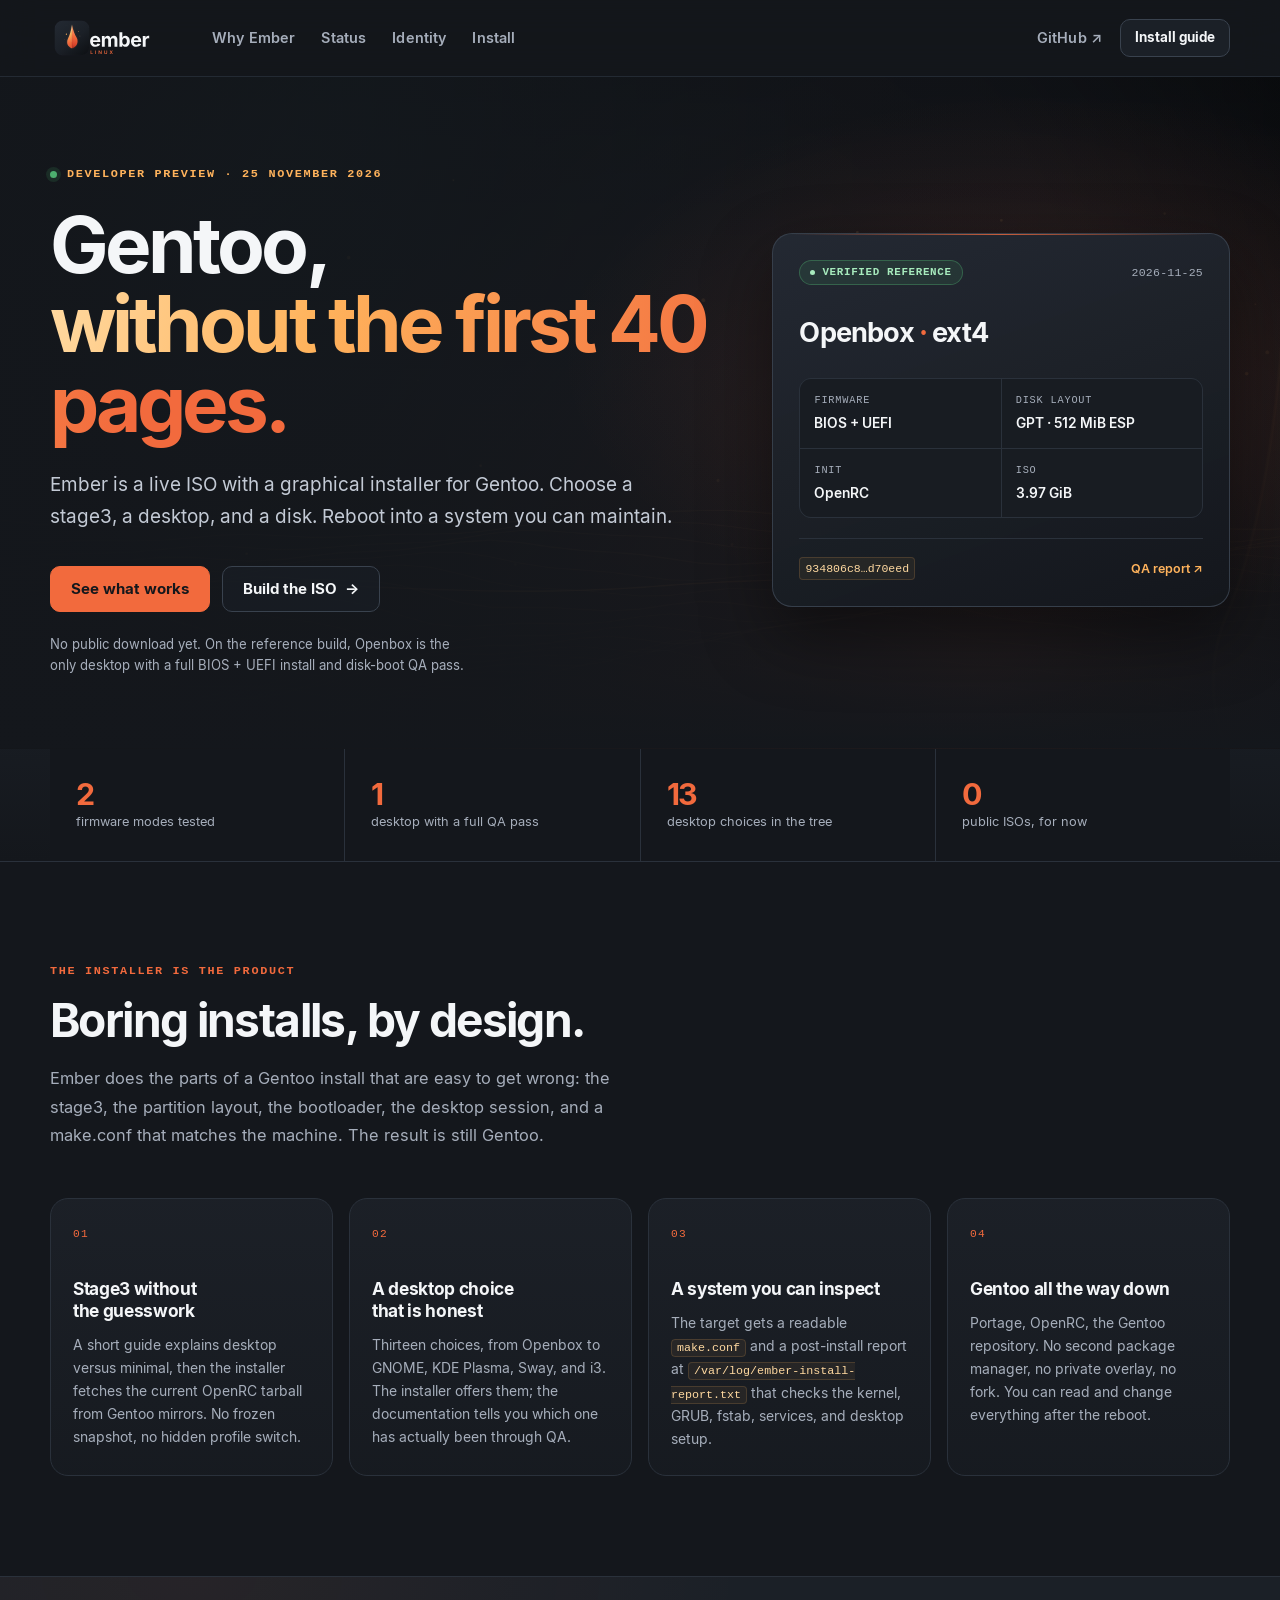
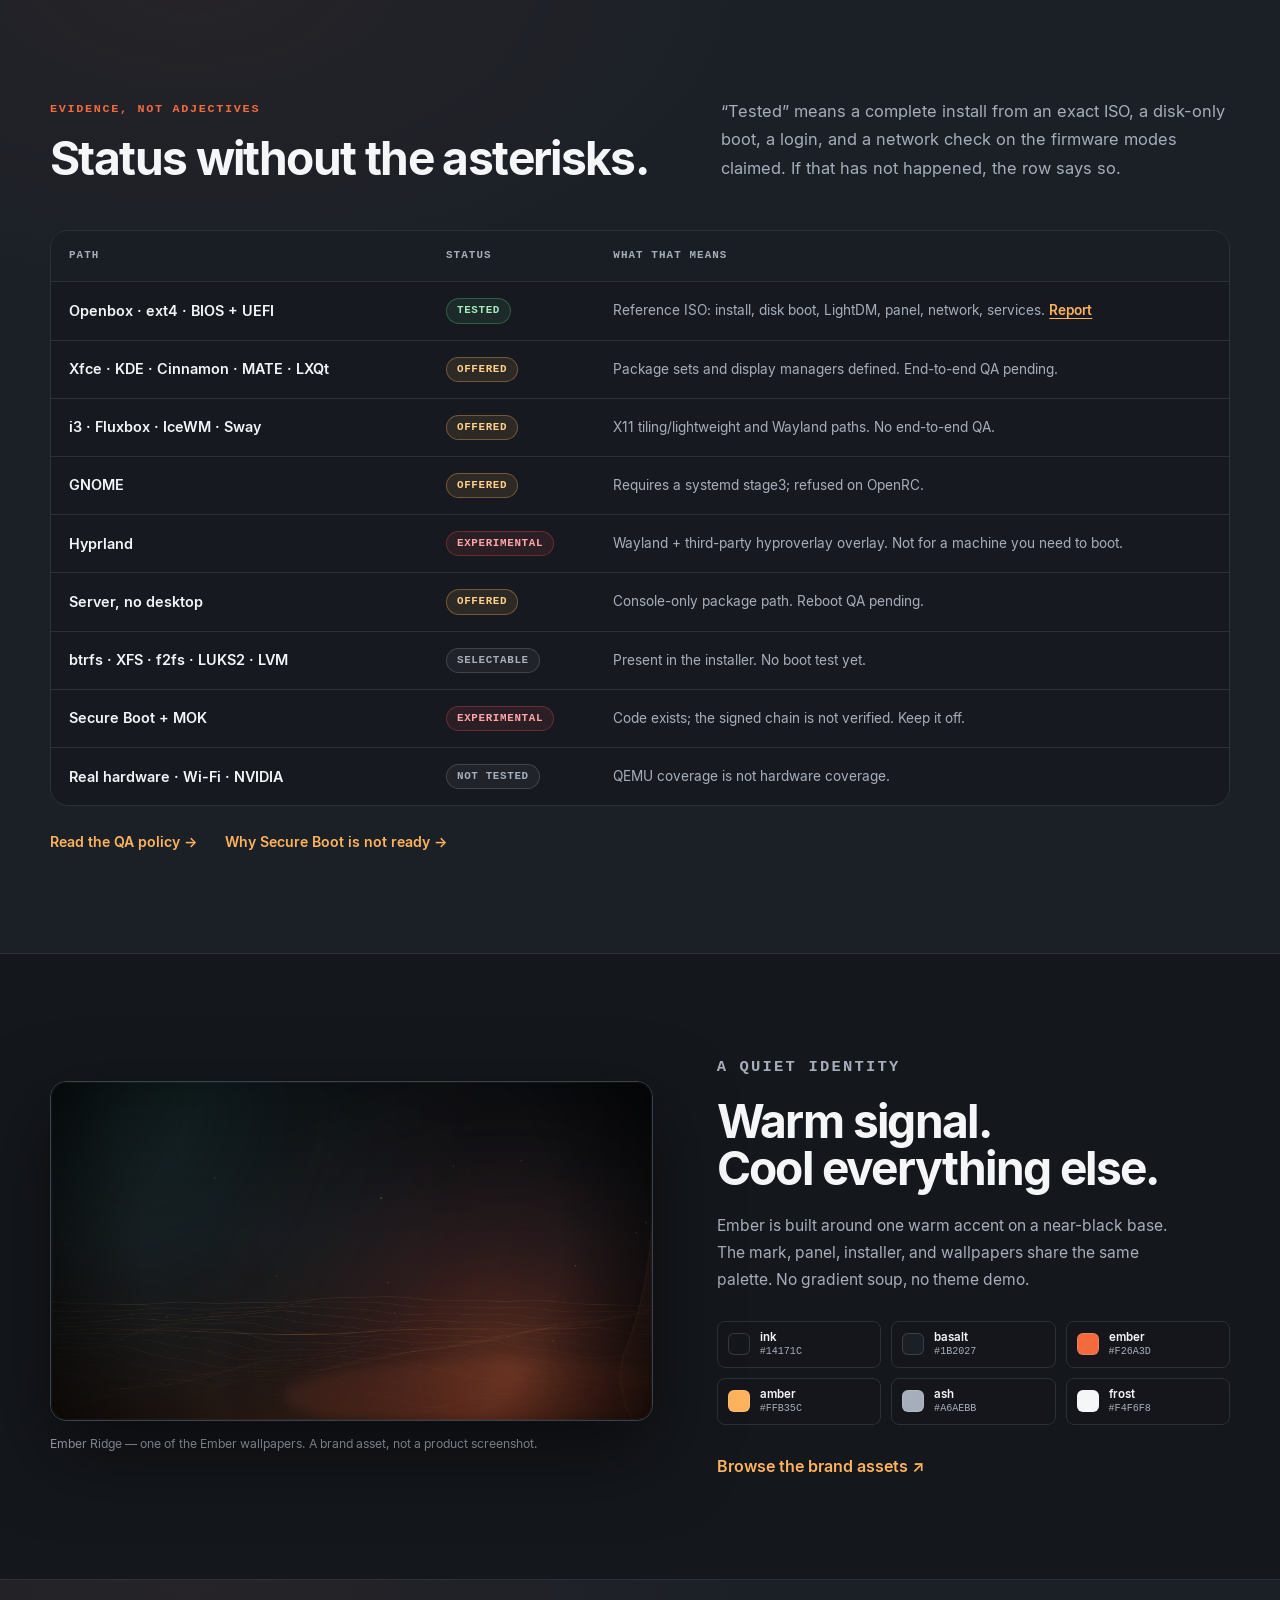
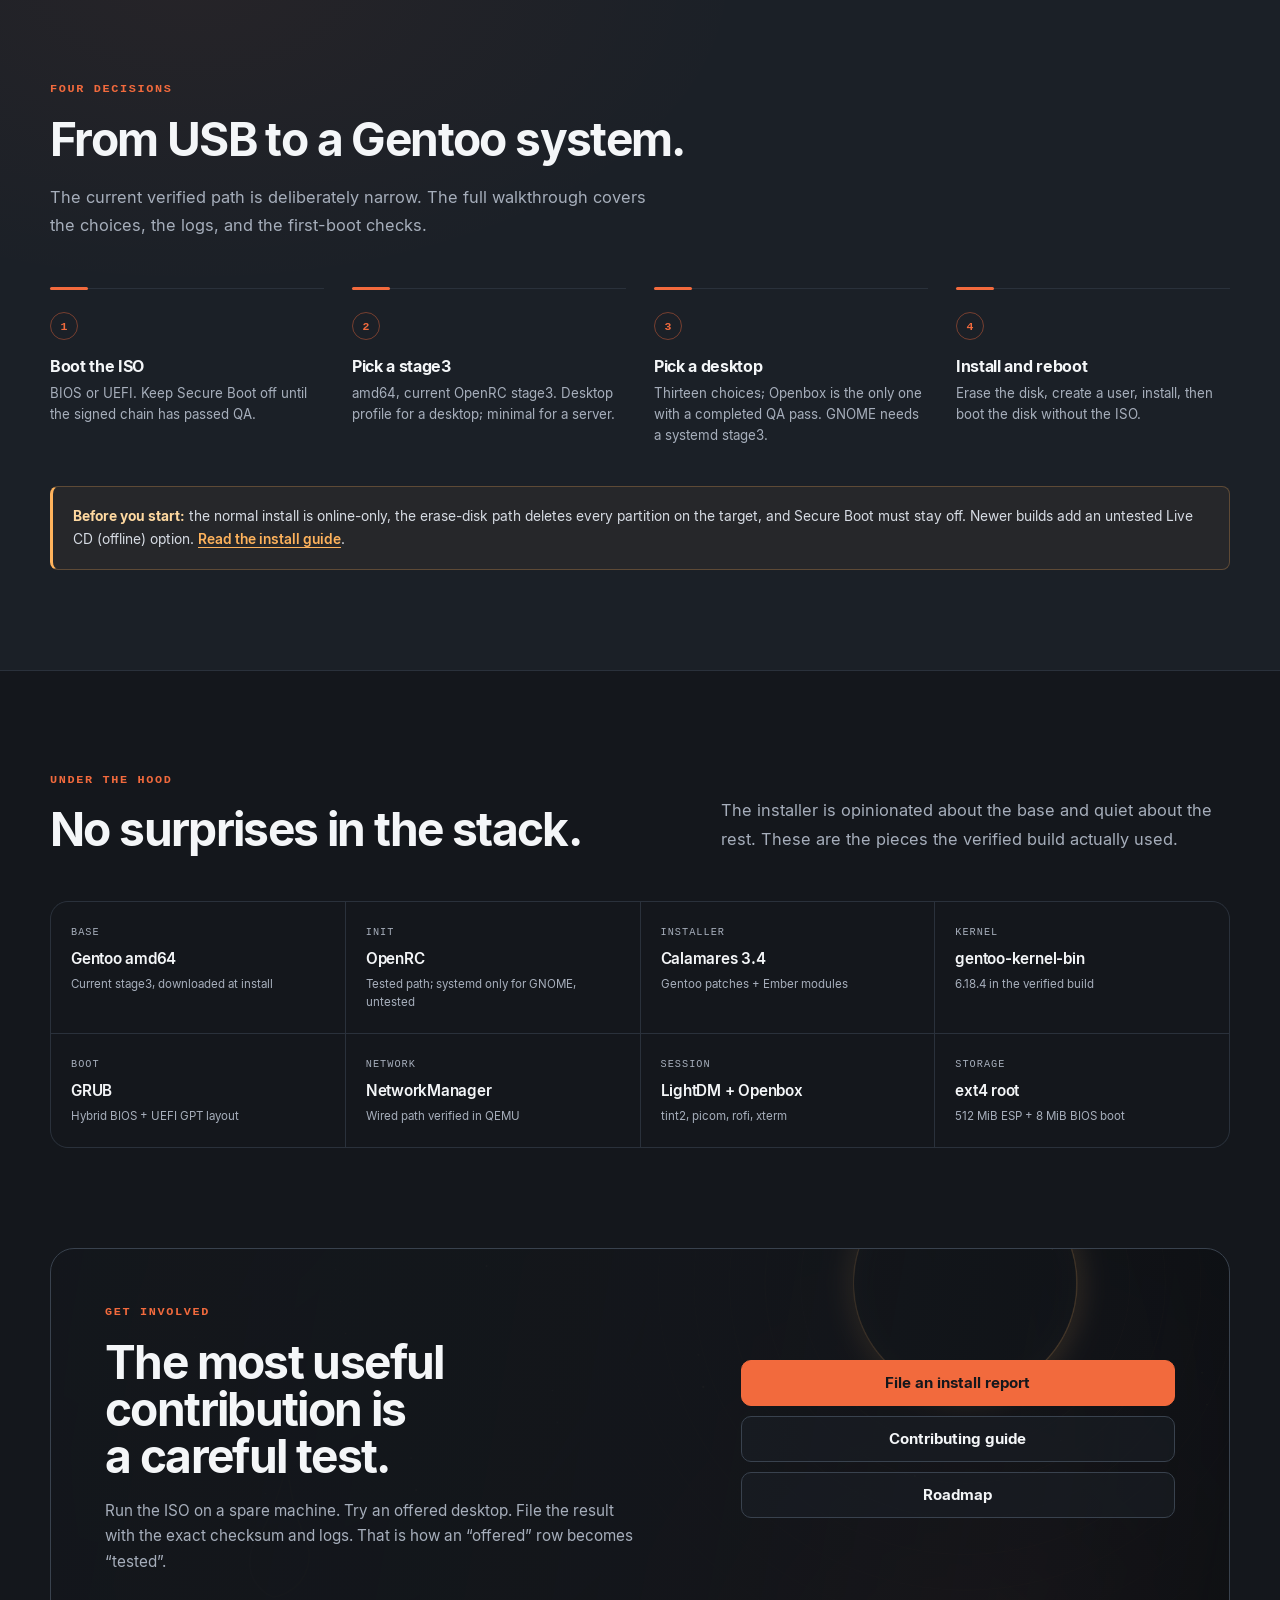
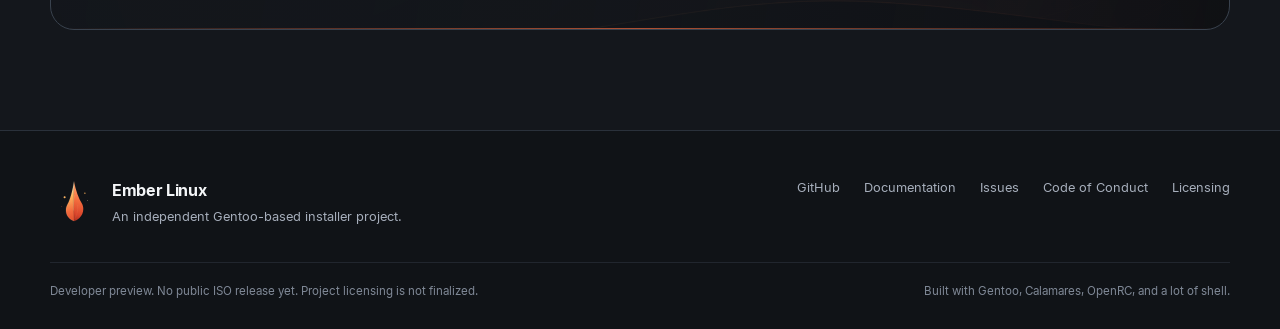
==== docs/index.html @ e022ff52 "docs: add project documentation, landing page, and community templates" ====
<!doctype html>
<html lang="en">
<head>
  <meta charset="utf-8">
  <meta name="viewport" content="width=device-width, initial-scale=1">
  <title>Ember Linux — a Gentoo installer that feels like an installer</title>
  <meta name="description" content="Ember Linux is a Gentoo-based live ISO with a graphical installer. Pick a stage3, a desktop, and a disk. Developer preview: Openbox is the only desktop with a full BIOS and UEFI QA pass, on the reference build.">
  <meta name="theme-color" content="#14171C">
  <meta name="color-scheme" content="dark">
  <link rel="icon" href="assets/branding/ember-mark.svg" type="image/svg+xml">
  <link rel="preload" href="assets/fonts/Inter-Regular.ttf" as="font" type="font/ttf" crossorigin>
  <link rel="preload" href="assets/fonts/Inter-SemiBold.ttf" as="font" type="font/ttf" crossorigin>
  <link rel="stylesheet" href="assets/site.css">
  <meta property="og:type" content="website">
  <meta property="og:title" content="Ember Linux — a Gentoo installer that feels like an installer">
  <meta property="og:description" content="A Gentoo-based live ISO with a graphical installer. Honest status: Openbox is tested on BIOS and UEFI; everything else is labeled.">
  <meta property="og:image" content="https://speaker300.github.io/ember-linux/assets/branding/ember-ridge-1920x1080.png">
  <meta property="og:url" content="https://speaker300.github.io/ember-linux/">
  <meta name="twitter:card" content="summary_large_image">
</head>
<body>
  <a class="skip-link" href="#main">Skip to content</a>

  <header class="site-header">
    <div class="wrap header-inner">
      <a class="brand" href="index.html" aria-label="Ember Linux home">
        <img class="brand-lockup" src="assets/branding/ember-lockup.svg" alt="Ember Linux" width="900" height="320">
      </a>
      <nav class="site-nav" aria-label="Primary">
        <a href="#why">Why Ember</a>
        <a href="#status">Status</a>
        <a href="#identity">Identity</a>
        <a href="#install">Install</a>
      </nav>

      <div class="header-actions">
        <a class="quiet-link" href="https://github.com/Speaker300/ember-linux">GitHub <span aria-hidden="true">↗</span></a>
        <a class="btn btn-small" href="https://github.com/Speaker300/ember-linux/blob/main/docs/install.md">Install guide</a>
      </div>
    </div>
  </header>

  <main id="main">
    <section class="hero">
      <div class="hero-bg" aria-hidden="true"></div>
      <div class="wrap hero-inner">
        <div class="hero-copy">
          <p class="eyebrow"><span class="status-dot" aria-hidden="true"></span> Developer preview · 25 November 2026</p>
          <h1>Gentoo,<br><span class="accent-text">without the first 40 pages.</span></h1>
          <p class="lede">
            Ember is a live ISO with a graphical installer for Gentoo. Choose a
            stage3, a desktop, and a disk. Reboot into a system you can maintain.
          </p>
          <div class="cta-row">
            <a class="btn btn-primary" href="#status">See what works</a>
            <a class="btn btn-ghost" href="https://github.com/Speaker300/ember-linux/blob/main/docs/building.md">Build the ISO <span aria-hidden="true">→</span></a>
          </div>
          <p class="fineprint">
            No public download yet. On the reference build, Openbox is the only
            desktop with a full BIOS + UEFI install and disk-boot QA pass.
          </p>
        </div>

        <aside class="build-card" aria-label="Verified build summary">
          <div class="build-card-top">
            <span class="pill pill-green"><span class="pill-dot" aria-hidden="true"></span> Verified reference</span>
            <span class="mono muted">2026-11-25</span>
          </div>
          <p class="build-title">Openbox <span aria-hidden="true">·</span> ext4</p>
          <dl class="build-facts">
            <div>
              <dt>Firmware</dt>
              <dd>BIOS + UEFI</dd>
            </div>
            <div>
              <dt>Disk layout</dt>
              <dd>GPT · 512 MiB ESP</dd>
            </div>
            <div>
              <dt>Init</dt>
              <dd>OpenRC</dd>
            </div>
            <div>
              <dt>ISO</dt>
              <dd>3.97 GiB</dd>
            </div>
          </dl>
          <div class="build-foot">
            <code title="SHA-256 of the verified ISO">934806c8…d70eed</code>
            <a href="https://github.com/Speaker300/ember-linux/blob/main/vm/TEST-REPORT-final.md">QA report <span aria-hidden="true">↗</span></a>
          </div>
        </aside>
      </div>
      <div class="wrap"><div class="hero-rule" aria-hidden="true"></div></div>
    </section>

    <section class="stats" aria-label="Project facts">
      <div class="wrap stats-grid">
        <div class="stat">
          <span class="stat-num">2</span>
          <span class="stat-label">firmware modes tested</span>
        </div>
        <div class="stat">
          <span class="stat-num">1</span>
          <span class="stat-label">desktop with a full QA pass</span>
        </div>
        <div class="stat">
          <span class="stat-num">13</span>
          <span class="stat-label">desktop choices in the tree</span>
        </div>
        <div class="stat">
          <span class="stat-num">0</span>
          <span class="stat-label">public ISOs, for now</span>
        </div>
      </div>
    </section>

    <section class="section" id="why">
      <div class="wrap">
        <div class="section-head">
          <p class="section-kicker">The installer is the product</p>
          <h2>Boring installs, by design.</h2>
          <p>
            Ember does the parts of a Gentoo install that are easy to get wrong:
            the stage3, the partition layout, the bootloader, the desktop session,
            and a make.conf that matches the machine. The result is still Gentoo.
          </p>
        </div>

        <div class="card-grid">
          <article class="card">
            <span class="card-num" aria-hidden="true">01</span>
            <h3>Stage3 without the guesswork</h3>
            <p>
              A short guide explains desktop versus minimal, then the installer
              fetches the current OpenRC tarball from Gentoo mirrors. No frozen
              snapshot, no hidden profile switch.
            </p>
          </article>
          <article class="card">
            <span class="card-num" aria-hidden="true">02</span>
            <h3>A desktop choice that is honest</h3>
            <p>
              Thirteen choices, from Openbox to GNOME, KDE Plasma, Sway, and i3.
              The installer offers them; the documentation tells you which one
              has actually been through QA.
            </p>
          </article>
          <article class="card">
            <span class="card-num" aria-hidden="true">03</span>
            <h3>A system you can inspect</h3>
            <p>
              The target gets a readable <code>make.conf</code> and a post-install
              report at <code>/var/log/ember-install-report.txt</code> that checks
              the kernel, GRUB, fstab, services, and desktop setup.
            </p>
          </article>
          <article class="card">
            <span class="card-num" aria-hidden="true">04</span>
            <h3>Gentoo all the way down</h3>
            <p>
              Portage, OpenRC, the Gentoo repository. No second package manager,
              no private overlay, no fork. You can read and change everything
              after the reboot.
            </p>
          </article>
        </div>
      </div>
    </section>

    <section class="section section-alt" id="status">
      <div class="wrap">
        <div class="section-head split">
          <div>
            <p class="section-kicker">Evidence, not adjectives</p>
            <h2>Status without the asterisks.</h2>
          </div>
          <p class="section-intro">
            “Tested” means a complete install from an exact ISO, a disk-only boot,
            a login, and a network check on the firmware modes claimed. If that
            has not happened, the row says so.
          </p>
        </div>

        <div class="table-wrap">
          <table class="status-table">
            <caption class="visually-hidden">Tested, offered, and experimental components</caption>
            <thead>
              <tr>
                <th scope="col">Path</th>
                <th scope="col">Status</th>
                <th scope="col">What that means</th>
              </tr>
            </thead>
            <tbody>
              <tr>
                <th scope="row">Openbox · ext4 · BIOS + UEFI</th>
                <td><span class="pill pill-green">Tested</span></td>
                <td>Reference ISO: install, disk boot, LightDM, panel, network, services. <a href="https://github.com/Speaker300/ember-linux/blob/main/vm/TEST-REPORT-final.md">Report</a></td>
              </tr>
              <tr>
                <th scope="row">Xfce · KDE · Cinnamon · MATE · LXQt</th>
                <td><span class="pill pill-amber">Offered</span></td>
                <td>Package sets and display managers defined. End-to-end QA pending.</td>
              </tr>
              <tr>
                <th scope="row">i3 · Fluxbox · IceWM · Sway</th>
                <td><span class="pill pill-amber">Offered</span></td>
                <td>X11 tiling/lightweight and Wayland paths. No end-to-end QA.</td>
              </tr>
              <tr>
                <th scope="row">GNOME</th>
                <td><span class="pill pill-amber">Offered</span></td>
                <td>Requires a systemd stage3; refused on OpenRC.</td>
              </tr>
              <tr>
                <th scope="row">Hyprland</th>
                <td><span class="pill pill-red">Experimental</span></td>
                <td>Wayland + third-party hyproverlay overlay. Not for a machine you need to boot.</td>
              </tr>
              <tr>
                <th scope="row">Server, no desktop</th>
                <td><span class="pill pill-amber">Offered</span></td>
                <td>Console-only package path. Reboot QA pending.</td>
              </tr>
              <tr>
                <th scope="row">btrfs · XFS · f2fs · LUKS2 · LVM</th>
                <td><span class="pill pill-muted">Selectable</span></td>
                <td>Present in the installer. No boot test yet.</td>
              </tr>
              <tr>
                <th scope="row">Secure Boot + MOK</th>
                <td><span class="pill pill-red">Experimental</span></td>
                <td>Code exists; the signed chain is not verified. Keep it off.</td>
              </tr>
              <tr>
                <th scope="row">Real hardware · Wi-Fi · NVIDIA</th>
                <td><span class="pill pill-muted">Not tested</span></td>
                <td>QEMU coverage is not hardware coverage.</td>
              </tr>
            </tbody>
          </table>
        </div>

        <div class="status-actions">
          <a class="text-link" href="https://github.com/Speaker300/ember-linux/blob/main/docs/testing.md">Read the QA policy <span aria-hidden="true">→</span></a>
          <a class="text-link" href="https://github.com/Speaker300/ember-linux/blob/main/docs/secure-boot.md">Why Secure Boot is not ready <span aria-hidden="true">→</span></a>
        </div>
      </div>
    </section>

    <section class="section" id="identity">
      <div class="wrap identity-grid">
        <figure class="wallpaper-figure">
          <div class="wallpaper-frame">
            <img src="assets/branding/ember-ridge-1920x1080.png" alt="Ember Ridge wallpaper: dark slate landscape with warm ember lines along the horizon" width="1920" height="1080" loading="lazy">
          </div>
          <figcaption>Ember Ridge — one of the Ember wallpapers. A brand asset, not a product screenshot.</figcaption>
        </figure>

        <div class="identity-copy">
          <p class="section-kicker">A quiet identity</p>
          <h2>Warm signal.<br>Cool everything else.</h2>
          <p>
            Ember is built around one warm accent on a near-black base. The mark,
            panel, installer, and wallpapers share the same palette. No gradient
            soup, no theme demo.
          </p>
          <ul class="swatches" aria-label="Ember palette">
            <li><span class="swatch" style="--swatch: #14171C"></span><span class="swatch-name">ink</span><code>#14171C</code></li>
            <li><span class="swatch" style="--swatch: #1B2027"></span><span class="swatch-name">basalt</span><code>#1B2027</code></li>
            <li><span class="swatch" style="--swatch: #F26A3D"></span><span class="swatch-name">ember</span><code>#F26A3D</code></li>
            <li><span class="swatch" style="--swatch: #FFB35C"></span><span class="swatch-name">amber</span><code>#FFB35C</code></li>
            <li><span class="swatch" style="--swatch: #A6AEBB"></span><span class="swatch-name">ash</span><code>#A6AEBB</code></li>
            <li><span class="swatch" style="--swatch: #F4F6F8"></span><span class="swatch-name">frost</span><code>#F4F6F8</code></li>
          </ul>
          <a class="text-link" href="https://github.com/Speaker300/ember-linux/tree/main/branding/identity">Browse the brand assets <span aria-hidden="true">↗</span></a>
        </div>
      </div>
    </section>

    <section class="section section-alt" id="install">
      <div class="wrap">
        <div class="section-head">
          <p class="section-kicker">Four decisions</p>
          <h2>From USB to a Gentoo system.</h2>
          <p>
            The current verified path is deliberately narrow. The full walkthrough
            covers the choices, the logs, and the first-boot checks.
          </p>
        </div>

        <ol class="steps">
          <li class="step">
            <span class="step-num">1</span>
            <h3>Boot the ISO</h3>
            <p>BIOS or UEFI. Keep Secure Boot off until the signed chain has passed QA.</p>
          </li>
          <li class="step">
            <span class="step-num">2</span>
            <h3>Pick a stage3</h3>
            <p>amd64, current OpenRC stage3. Desktop profile for a desktop; minimal for a server.</p>
          </li>
          <li class="step">
            <span class="step-num">3</span>
            <h3>Pick a desktop</h3>
            <p>Thirteen choices; Openbox is the only one with a completed QA pass. GNOME needs a systemd stage3.</p>
          </li>
          <li class="step">
            <span class="step-num">4</span>
            <h3>Install and reboot</h3>
            <p>Erase the disk, create a user, install, then boot the disk without the ISO.</p>
          </li>
        </ol>

        <div class="notice">
          <strong>Before you start:</strong> the normal install is online-only,
          the erase-disk path deletes every partition on the target, and Secure
          Boot must stay off. Newer builds add an untested Live CD (offline)
          option. <a href="https://github.com/Speaker300/ember-linux/blob/main/docs/install.md">Read the install guide</a>.
        </div>
      </div>
    </section>

    <section class="section" id="inside">
      <div class="wrap">
        <div class="section-head split">
          <div>
            <p class="section-kicker">Under the hood</p>
            <h2>No surprises in the stack.</h2>
          </div>
          <p class="section-intro">
            The installer is opinionated about the base and quiet about the rest.
            These are the pieces the verified build actually used.
          </p>
        </div>

        <ul class="spec-grid">
          <li><span class="spec-label">Base</span><strong>Gentoo amd64</strong><small>Current stage3, downloaded at install</small></li>
          <li><span class="spec-label">Init</span><strong>OpenRC</strong><small>Tested path; systemd only for GNOME, untested</small></li>
          <li><span class="spec-label">Installer</span><strong>Calamares 3.4</strong><small>Gentoo patches + Ember modules</small></li>
          <li><span class="spec-label">Kernel</span><strong>gentoo-kernel-bin</strong><small>6.18.4 in the verified build</small></li>
          <li><span class="spec-label">Boot</span><strong>GRUB</strong><small>Hybrid BIOS + UEFI GPT layout</small></li>
          <li><span class="spec-label">Network</span><strong>NetworkManager</strong><small>Wired path verified in QEMU</small></li>
          <li><span class="spec-label">Session</span><strong>LightDM + Openbox</strong><small>tint2, picom, rofi, xterm</small></li>
          <li><span class="spec-label">Storage</span><strong>ext4 root</strong><small>512 MiB ESP + 8 MiB BIOS boot</small></li>
        </ul>
      </div>
    </section>

    <section class="section cta-section">
      <div class="wrap">
        <div class="cta-panel">
          <div class="cta-copy">
            <p class="section-kicker">Get involved</p>
            <h2>The most useful contribution is a careful test.</h2>
            <p>
              Run the ISO on a spare machine. Try an offered desktop. File the
              result with the exact checksum and logs. That is how an “offered”
              row becomes “tested”.
            </p>
          </div>
          <div class="cta-actions">
            <a class="btn btn-primary" href="https://github.com/Speaker300/ember-linux/issues/new?template=install_report.yml">File an install report</a>
            <a class="btn btn-ghost" href="https://github.com/Speaker300/ember-linux/blob/main/.github/CONTRIBUTING.md">Contributing guide</a>
            <a class="btn btn-ghost" href="https://github.com/Speaker300/ember-linux/blob/main/docs/roadmap.md">Roadmap</a>
          </div>
        </div>
      </div>
    </section>
  </main>

  <footer class="site-footer">
    <div class="wrap footer-grid">
      <div class="footer-brand">
        <img src="assets/branding/ember-mark.svg" alt="" width="48" height="48">
        <div>
          <p class="footer-name">Ember Linux</p>
          <p class="footer-note">An independent Gentoo-based installer project.</p>
        </div>
      </div>
      <nav class="footer-nav" aria-label="Footer">
        <a href="https://github.com/Speaker300/ember-linux">GitHub</a>
        <a href="https://github.com/Speaker300/ember-linux/blob/main/docs/README.md">Documentation</a>
        <a href="https://github.com/Speaker300/ember-linux/issues">Issues</a>
        <a href="https://github.com/Speaker300/ember-linux/blob/main/.github/CODE_OF_CONDUCT.md">Code of Conduct</a>
        <a href="https://github.com/Speaker300/ember-linux/blob/main/docs/licensing.md">Licensing</a>
      </nav>
    </div>
    <div class="wrap footer-bottom">
      <p>Developer preview. No public ISO release yet. Project licensing is not finalized.</p>
      <p>Built with Gentoo, Calamares, OpenRC, and a lot of shell.</p>
    </div>
  </footer>
</body>
</html>
---- docs/assets/site.css ----
/* Ember Linux — GitHub Pages landing page
   Brand palette: branding/identity/palette.md
   No frameworks, no external requests. */

@font-face {
  font-family: "Inter";
  src: url("fonts/Inter-Regular.ttf") format("truetype");
  font-weight: 400;
  font-style: normal;
  font-display: swap;
}

@font-face {
  font-family: "Inter";
  src: url("fonts/Inter-SemiBold.ttf") format("truetype");
  font-weight: 600;
  font-style: normal;
  font-display: swap;
}

@font-face {
  font-family: "Inter";
  src: url("fonts/Inter-Bold.ttf") format("truetype");
  font-weight: 700;
  font-style: normal;
  font-display: swap;
}

:root {
  --ink: #14171c;
  --basalt: #1b2027;
  --graphite: #262c36;
  --line: #2a313b;
  --ash: #a6aebb;
  --frost: #f4f6f8;
  --ember: #f26a3d;
  --ember-deep: #d8432a;
  --amber: #ffb35c;
  --sand: #ffd9a0;
  --teal: #3fa796;
  --success: #4caf6e;
  --danger: #e5484d;
  --radius: 18px;
  --wrap: 1180px;
  --font: "Inter", ui-sans-serif, system-ui, -apple-system, "Segoe UI", sans-serif;
  --mono: ui-monospace, SFMono-Regular, "SF Mono", Menlo, Consolas, monospace;
}

*,
*::before,
*::after {
  box-sizing: border-box;
}

html {
  scroll-behavior: smooth;
  scroll-padding-top: 96px;
}

body {
  margin: 0;
  background: var(--ink);
  color: var(--frost);
  font-family: var(--font);
  font-size: 16px;
  line-height: 1.65;
  -webkit-font-smoothing: antialiased;
  text-rendering: optimizeLegibility;
}

img {
  max-width: 100%;
  display: block;
}

a {
  color: var(--amber);
  text-decoration-thickness: 1px;
  text-underline-offset: 3px;
}

a:hover {
  color: var(--sand);
}

:focus-visible {
  outline: 2px solid var(--amber);
  outline-offset: 3px;
  border-radius: 4px;
}

::selection {
  background: var(--ember);
  color: var(--ink);
}

.wrap {
  width: min(var(--wrap), calc(100% - 48px));
  margin-inline: auto;
}

.visually-hidden {
  position: absolute;
  width: 1px;
  height: 1px;
  padding: 0;
  margin: -1px;
  overflow: hidden;
  clip: rect(0 0 0 0);
  white-space: nowrap;
  border: 0;
}

.skip-link {
  position: absolute;
  left: 16px;
  top: -60px;
  z-index: 100;
  padding: 10px 16px;
  background: var(--ember);
  color: var(--ink);
  font-weight: 700;
  border-radius: 8px;
  text-decoration: none;
}

.skip-link:focus {
  top: 12px;
}

/* ------------------------------------------------------------------ header */

.site-header {
  position: sticky;
  top: 0;
  z-index: 50;
  background: rgba(20, 23, 28, 0.82);
  border-bottom: 1px solid rgba(42, 49, 59, 0.75);
  backdrop-filter: blur(18px);
  -webkit-backdrop-filter: blur(18px);
}

.header-inner {
  display: flex;
  align-items: center;
  gap: 28px;
  min-height: 76px;
}

.brand {
  display: inline-flex;
  align-items: center;
  text-decoration: none;
  flex: 0 0 auto;
}

.brand-lockup {
  height: 42px;
  width: auto;
}

.site-nav {
  display: flex;
  align-items: center;
  gap: 26px;
  margin-left: 16px;
}

.site-nav a,
.quiet-link {
  color: var(--ash);
  font-size: 0.9rem;
  font-weight: 600;
  text-decoration: none;
  letter-spacing: 0.01em;
  white-space: nowrap;
}

.site-nav a:hover,
.quiet-link:hover {
  color: var(--frost);
}

.header-actions {
  margin-left: auto;
  display: flex;
  align-items: center;
  gap: 18px;
}

/* ------------------------------------------------------------------ buttons */

.btn {
  display: inline-flex;
  align-items: center;
  justify-content: center;
  gap: 8px;
  min-height: 46px;
  padding: 0 20px;
  border: 1px solid transparent;
  border-radius: 10px;
  font-family: inherit;
  font-size: 0.94rem;
  font-weight: 700;
  line-height: 1;
  text-decoration: none;
  cursor: pointer;
  transition: background-color 160ms ease, border-color 160ms ease, color 160ms ease, transform 160ms ease;
}

.btn-primary {
  background: var(--ember);
  border-color: var(--ember);
  color: var(--ink);
}

.btn-primary:hover {
  background: var(--amber);
  border-color: var(--amber);
  color: var(--ink);
  transform: translateY(-1px);
}

.btn-ghost {
  background: rgba(27, 32, 39, 0.55);
  border-color: #39424e;
  color: var(--frost);
}

.btn-ghost:hover {
  background: var(--graphite);
  border-color: #4a5563;
  color: var(--frost);
  transform: translateY(-1px);
}

.btn-small {
  min-height: 38px;
  padding: 0 14px;
  font-size: 0.84rem;
  background: var(--basalt);
  border-color: #39424e;
  color: var(--frost);
}

.btn-small:hover {
  background: var(--graphite);
  border-color: var(--ember);
  color: var(--frost);
}

.text-link {
  color: var(--amber);
  font-weight: 600;
  text-decoration: none;
}

.text-link:hover {
  color: var(--sand);
  text-decoration: underline;
}

/* -------------------------------------------------------------------- hero */

.hero {
  position: relative;
  overflow: hidden;
  padding: 88px 0 0;
}

.hero-bg {
  position: absolute;
  inset: 0;
  background-image:
    linear-gradient(90deg, rgba(20, 23, 28, 0.94) 0%, rgba(20, 23, 28, 0.72) 40%, rgba(20, 23, 28, 0.24) 100%),
    linear-gradient(180deg, rgba(20, 23, 28, 0.12) 0%, rgba(20, 23, 28, 0.56) 70%, var(--ink) 100%),
    url("branding/ember-ridge-1920x1080.png");
  background-size: cover;
  background-position: center right;
  opacity: 1;
}

.hero::after {
  content: "";
  position: absolute;
  inset: 0;
  pointer-events: none;
  background: radial-gradient(700px 380px at 82% 42%, rgba(242, 106, 61, 0.12), transparent 70%);
}

.hero-inner {
  position: relative;
  z-index: 1;
  display: grid;
  grid-template-columns: minmax(0, 1.18fr) minmax(320px, 0.82fr);
  align-items: center;
  gap: 64px;
  padding-bottom: 72px;
}

.eyebrow,
.section-kicker {
  display: flex;
  align-items: center;
  gap: 10px;
  margin: 0 0 20px;
  color: var(--amber);
  font-family: var(--mono);
  font-size: 0.74rem;
  font-weight: 600;
  letter-spacing: 0.14em;
  text-transform: uppercase;
}

.status-dot {
  width: 7px;
  height: 7px;
  border-radius: 50%;
  background: var(--success);
  box-shadow: 0 0 0 4px rgba(76, 175, 110, 0.14);
  flex: 0 0 auto;
}

h1,
h2,
h3 {
  margin: 0;
  font-weight: 700;
  letter-spacing: -0.035em;
  line-height: 1.02;
  text-wrap: balance;
}

h1 {
  max-width: 13ch;
  font-size: clamp(2.85rem, 6.1vw, 5.2rem);
  letter-spacing: -0.05em;
}

.accent-text {
  color: var(--amber);
  background: linear-gradient(100deg, var(--sand) 0%, var(--amber) 30%, var(--ember) 82%);
  -webkit-background-clip: text;
  background-clip: text;
  -webkit-text-fill-color: transparent;
}

.lede {
  max-width: 54ch;
  margin: 26px 0 0;
  color: #c3cad5;
  font-size: clamp(1.02rem, 1.5vw, 1.18rem);
  line-height: 1.7;
}

.cta-row {
  display: flex;
  flex-wrap: wrap;
  gap: 12px;
  margin-top: 32px;
}

.fineprint {
  max-width: 52ch;
  margin: 22px 0 0;
  color: var(--ash);
  font-size: 0.82rem;
  line-height: 1.6;
}

.hero-rule {
  height: 1px;
  background: linear-gradient(90deg, transparent, rgba(242, 106, 61, 0.55) 22%, rgba(255, 179, 92, 0.32) 55%, transparent);
}

/* --------------------------------------------------------------- build card */

.build-card {
  position: relative;
  padding: 26px;
  border: 1px solid rgba(57, 66, 78, 0.9);
  border-radius: 20px;
  background:
    linear-gradient(160deg, rgba(38, 44, 54, 0.88), rgba(20, 23, 28, 0.94)),
    rgba(20, 23, 28, 0.9);
  box-shadow: 0 28px 70px rgba(0, 0, 0, 0.45);
  backdrop-filter: blur(14px);
  -webkit-backdrop-filter: blur(14px);
}

.build-card::before {
  content: "";
  position: absolute;
  inset: 0 18px auto;
  height: 1px;
  background: linear-gradient(90deg, transparent, var(--ember), transparent);
  opacity: 0.8;
}

.build-card-top {
  display: flex;
  align-items: center;
  justify-content: space-between;
  gap: 14px;
}

.pill {
  display: inline-flex;
  align-items: center;
  gap: 7px;
  padding: 4px 10px;
  border: 1px solid transparent;
  border-radius: 999px;
  font-family: var(--mono);
  font-size: 0.68rem;
  font-weight: 600;
  letter-spacing: 0.06em;
  line-height: 1.4;
  text-transform: uppercase;
  white-space: nowrap;
}

.pill-green {
  color: #a7ebbd;
  background: rgba(76, 175, 110, 0.12);
  border-color: rgba(76, 175, 110, 0.38);
}

.pill-amber {
  color: #ffd08a;
  background: rgba(255, 179, 92, 0.1);
  border-color: rgba(255, 179, 92, 0.34);
}

.pill-red {
  color: #ffa6a8;
  background: rgba(229, 72, 77, 0.1);
  border-color: rgba(229, 72, 77, 0.34);
}

.pill-muted {
  color: var(--ash);
  background: rgba(166, 174, 187, 0.07);
  border-color: rgba(166, 174, 187, 0.24);
}

.pill-dot {
  width: 5px;
  height: 5px;
  border-radius: 50%;
  background: currentColor;
}

.mono {
  font-family: var(--mono);
  font-size: 0.72rem;
  letter-spacing: 0.02em;
}

.muted {
  color: var(--ash);
}

.build-title {
  margin: 26px 0 22px;
  font-size: 1.7rem;
  font-weight: 700;
  letter-spacing: -0.03em;
}

.build-title span {
  color: var(--ember);
}

.build-facts {
  display: grid;
  grid-template-columns: 1fr 1fr;
  gap: 1px;
  margin: 0;
  background: var(--line);
  border: 1px solid var(--line);
  border-radius: 12px;
  overflow: hidden;
}

.build-facts div {
  padding: 13px 14px;
  background: rgba(20, 23, 28, 0.78);
}

.build-facts dt {
  color: var(--ash);
  font-family: var(--mono);
  font-size: 0.64rem;
  letter-spacing: 0.08em;
  text-transform: uppercase;
}

.build-facts dd {
  margin: 3px 0 0;
  color: var(--frost);
  font-size: 0.86rem;
  font-weight: 600;
}

.build-foot {
  display: flex;
  align-items: center;
  justify-content: space-between;
  gap: 12px;
  margin-top: 20px;
  padding-top: 18px;
  border-top: 1px solid var(--line);
}

.build-foot code {
  color: var(--sand);
  font-family: var(--mono);
  font-size: 0.72rem;
}

.build-foot a {
  font-size: 0.78rem;
  font-weight: 600;
  text-decoration: none;
}

/* ------------------------------------------------------------------- stats */

.stats {
  border-bottom: 1px solid var(--line);
  background: linear-gradient(180deg, rgba(27, 32, 39, 0.5), transparent);
}

.stats-grid {
  display: grid;
  grid-template-columns: repeat(4, 1fr);
  gap: 1px;
  background: var(--line);
}

.stat {
  display: flex;
  flex-direction: column;
  gap: 4px;
  padding: 30px 26px;
  background: var(--ink);
}

.stat-num {
  color: var(--ember);
  font-size: 1.9rem;
  font-weight: 700;
  letter-spacing: -0.04em;
  line-height: 1;
}

.stat-label {
  color: var(--ash);
  font-size: 0.8rem;
  line-height: 1.4;
}

/* ----------------------------------------------------------------- sections */

.section {
  padding: 100px 0;
}

.section-alt {
  border-top: 1px solid var(--line);
  border-bottom: 1px solid var(--line);
  background:
    radial-gradient(900px 500px at 15% 0%, rgba(242, 106, 61, 0.05), transparent 62%),
    var(--basalt);
}

.section-head {
  max-width: 760px;
  margin-bottom: 48px;
}

.section-head.split {
  display: grid;
  grid-template-columns: minmax(0, 1.1fr) minmax(280px, 0.9fr);
  gap: 48px;
  align-items: end;
  max-width: none;
}

.section-kicker {
  margin-bottom: 16px;
  color: var(--ember);
}

.section-head h2,
.identity-copy h2,
.cta-copy h2 {
  font-size: clamp(2rem, 3.6vw, 3.1rem);
}

.section-head p:not(.section-kicker) {
  max-width: 62ch;
  margin: 20px 0 0;
  color: var(--ash);
  font-size: 1.02rem;
  line-height: 1.75;
}

.section-intro {
  margin: 0;
  color: var(--ash);
  font-size: 0.95rem;
  line-height: 1.7;
}

/* ------------------------------------------------------------------- cards */

.card-grid {
  display: grid;
  grid-template-columns: repeat(4, 1fr);
  gap: 16px;
}

.card {
  position: relative;
  padding: 26px 22px 24px;
  border: 1px solid var(--line);
  border-radius: var(--radius);
  background: linear-gradient(180deg, rgba(38, 44, 54, 0.42), rgba(27, 32, 39, 0.38));
  transition: border-color 180ms ease, transform 180ms ease, background-color 180ms ease;
}

.card:hover {
  border-color: rgba(242, 106, 61, 0.48);
  transform: translateY(-3px);
}

.card-num {
  display: block;
  margin-bottom: 34px;
  color: var(--ember);
  font-family: var(--mono);
  font-size: 0.7rem;
  letter-spacing: 0.12em;
}

.card h3 {
  margin-bottom: 12px;
  font-size: 1.08rem;
  letter-spacing: -0.02em;
  line-height: 1.3;
}

.card p {
  margin: 0;
  color: var(--ash);
  font-size: 0.87rem;
  line-height: 1.65;
}

code {
  padding: 1px 5px;
  border: 1px solid rgba(255, 179, 92, 0.16);
  border-radius: 4px;
  background: rgba(255, 179, 92, 0.06);
  color: var(--sand);
  font-family: var(--mono);
  font-size: 0.84em;
  overflow-wrap: anywhere;
}

/* ------------------------------------------------------------------- table */

.table-wrap {
  overflow-x: auto;
  border: 1px solid var(--line);
  border-radius: var(--radius);
  background: rgba(20, 23, 28, 0.58);
}

.status-table {
  width: 100%;
  min-width: 700px;
  border-collapse: collapse;
}

.status-table th,
.status-table td {
  padding: 16px 18px;
  border-bottom: 1px solid var(--line);
  text-align: left;
  vertical-align: middle;
}

.status-table thead th {
  color: var(--ash);
  font-family: var(--mono);
  font-size: 0.68rem;
  font-weight: 600;
  letter-spacing: 0.1em;
  text-transform: uppercase;
  background: rgba(27, 32, 39, 0.7);
}

.status-table tbody th {
  width: 32%;
  color: var(--frost);
  font-size: 0.9rem;
  font-weight: 600;
  line-height: 1.4;
}

.status-table td {
  color: var(--ash);
  font-size: 0.85rem;
  line-height: 1.55;
}

.status-table tbody tr:last-child th,
.status-table tbody tr:last-child td {
  border-bottom: 0;
}

.status-table tbody tr:hover {
  background: rgba(242, 106, 61, 0.035);
}

.status-table a {
  font-weight: 600;
}

.status-actions {
  display: flex;
  flex-wrap: wrap;
  gap: 28px;
  margin-top: 24px;
  font-size: 0.88rem;
}

/* ----------------------------------------------------------------- identity */

.identity-grid {
  display: grid;
  grid-template-columns: minmax(0, 1.08fr) minmax(0, 0.92fr);
  align-items: center;
  gap: 64px;
}

.wallpaper-figure {
  margin: 0;
}

.wallpaper-frame {
  position: relative;
  overflow: hidden;
  border: 1px solid #38414d;
  border-radius: 16px;
  box-shadow: 0 30px 80px rgba(0, 0, 0, 0.5);
}

.wallpaper-frame::after {
  content: "";
  position: absolute;
  inset: 0;
  box-shadow: inset 0 0 0 1px rgba(255, 255, 255, 0.04);
  border-radius: inherit;
  pointer-events: none;
}

.wallpaper-frame img {
  width: 100%;
  height: auto;
}

.wallpaper-figure figcaption {
  margin-top: 14px;
  color: var(--ash);
  font-size: 0.76rem;
  line-height: 1.5;
}

.identity-copy h2 {
  margin-bottom: 20px;
}

.identity-copy > p {
  max-width: 48ch;
  color: var(--ash);
  font-size: 0.97rem;
  line-height: 1.75;
}

.swatches {
  display: grid;
  grid-template-columns: repeat(3, minmax(0, 1fr));
  gap: 10px;
  margin: 28px 0;
  padding: 0;
  list-style: none;
}

.swatches li {
  display: grid;
  grid-template-columns: 22px 1fr;
  grid-template-rows: auto auto;
  column-gap: 10px;
  align-items: center;
  padding: 9px 10px;
  border: 1px solid var(--line);
  border-radius: 8px;
  background: rgba(20, 23, 28, 0.5);
}

.swatch {
  grid-row: 1 / span 2;
  width: 22px;
  height: 22px;
  border: 1px solid rgba(255, 255, 255, 0.14);
  border-radius: 6px;
  background: var(--swatch);
}

.swatch-name {
  color: var(--frost);
  font-size: 0.72rem;
  font-weight: 600;
  line-height: 1.2;
}

.swatches code {
  padding: 0;
  border: 0;
  background: none;
  color: var(--ash);
  font-size: 0.63rem;
  line-height: 1.3;
}

/* ------------------------------------------------------------------- steps */

.steps {
  display: grid;
  grid-template-columns: repeat(4, 1fr);
  gap: 28px;
  margin: 0;
  padding: 0;
  list-style: none;
  counter-reset: step;
}

.step {
  position: relative;
  padding-top: 22px;
  border-top: 1px solid var(--line);
}

.step::before {
  content: "";
  position: absolute;
  top: -2px;
  left: 0;
  width: 38px;
  height: 3px;
  background: var(--ember);
  border-radius: 2px;
}

.step-num {
  display: inline-flex;
  align-items: center;
  justify-content: center;
  width: 28px;
  height: 28px;
  margin-bottom: 18px;
  border: 1px solid rgba(242, 106, 61, 0.42);
  border-radius: 50%;
  color: var(--ember);
  font-family: var(--mono);
  font-size: 0.72rem;
  font-weight: 600;
}

.step h3 {
  margin-bottom: 8px;
  font-size: 1rem;
  letter-spacing: -0.02em;
}

.step p {
  margin: 0;
  color: var(--ash);
  font-size: 0.83rem;
  line-height: 1.6;
}

.notice {
  margin-top: 40px;
  padding: 18px 20px;
  border: 1px solid rgba(255, 179, 92, 0.26);
  border-left: 3px solid var(--amber);
  border-radius: 8px;
  background: rgba(255, 179, 92, 0.05);
  color: #d6dbe3;
  font-size: 0.86rem;
  line-height: 1.65;
}

.notice strong {
  color: var(--sand);
}

.notice a {
  font-weight: 600;
}

/* ------------------------------------------------------------------- specs */

.spec-grid {
  display: grid;
  grid-template-columns: repeat(4, 1fr);
  gap: 1px;
  margin: 0;
  padding: 0;
  list-style: none;
  background: var(--line);
  border: 1px solid var(--line);
  border-radius: var(--radius);
  overflow: hidden;
}

.spec-grid li {
  display: flex;
  flex-direction: column;
  gap: 5px;
  padding: 22px 20px;
  background: var(--ink);
}

.spec-label {
  color: var(--ash);
  font-family: var(--mono);
  font-size: 0.64rem;
  letter-spacing: 0.1em;
  text-transform: uppercase;
}

.spec-grid strong {
  color: var(--frost);
  font-size: 0.95rem;
  font-weight: 600;
  letter-spacing: -0.015em;
}

.spec-grid small {
  color: var(--ash);
  font-size: 0.72rem;
  line-height: 1.5;
}

/* --------------------------------------------------------------------- cta */

.cta-section {
  padding-top: 0;
}

.cta-panel {
  position: relative;
  display: grid;
  grid-template-columns: minmax(0, 1.15fr) minmax(240px, 0.85fr);
  align-items: center;
  gap: 48px;
  overflow: hidden;
  padding: 54px;
  border: 1px solid #39424e;
  border-radius: 24px;
  background-image:
    linear-gradient(100deg, rgba(20, 23, 28, 0.96) 0%, rgba(20, 23, 28, 0.84) 55%, rgba(20, 23, 28, 0.55) 100%),
    url("branding/ember-halo-1920x1080.png");
  background-size: cover;
  background-position: center right;
}

.cta-panel::after {
  content: "";
  position: absolute;
  inset: auto 0 0;
  height: 1px;
  background: linear-gradient(90deg, transparent, rgba(242, 106, 61, 0.7), transparent);
}

.cta-copy h2 {
  max-width: 20ch;
}

.cta-copy p:not(.section-kicker) {
  max-width: 54ch;
  margin: 18px 0 0;
  color: var(--ash);
  font-size: 0.95rem;
  line-height: 1.7;
}

.cta-actions {
  display: flex;
  flex-direction: column;
  align-items: stretch;
  gap: 10px;
}

.cta-actions .btn {
  width: 100%;
}

/* ------------------------------------------------------------------ footer */

.site-footer {
  border-top: 1px solid var(--line);
  background: #101317;
}

.footer-grid {
  display: flex;
  align-items: flex-start;
  justify-content: space-between;
  gap: 40px;
  padding: 46px 0 34px;
}

.footer-brand {
  display: flex;
  align-items: center;
  gap: 14px;
}

.footer-name {
  margin: 0;
  color: var(--frost);
  font-size: 1rem;
  font-weight: 700;
  letter-spacing: -0.02em;
}

.footer-note {
  margin: 3px 0 0;
  color: var(--ash);
  font-size: 0.8rem;
}

.footer-nav {
  display: flex;
  flex-wrap: wrap;
  gap: 10px 24px;
  max-width: 560px;
}

.footer-nav a {
  color: var(--ash);
  font-size: 0.8rem;
  font-weight: 500;
  text-decoration: none;
}

.footer-nav a:hover {
  color: var(--frost);
}

.footer-bottom {
  display: flex;
  flex-wrap: wrap;
  justify-content: space-between;
  gap: 8px 24px;
  padding: 20px 0 30px;
  border-top: 1px solid rgba(42, 49, 59, 0.65);
}

.footer-bottom p {
  margin: 0;
  color: #7f8896;
  font-size: 0.72rem;
  line-height: 1.5;
}

/* --------------------------------------------------------------- responsive */

@media (max-width: 1040px) {
  .site-nav {
    gap: 18px;
  }

  .hero-inner {
    grid-template-columns: minmax(0, 1fr) minmax(300px, 0.7fr);
    gap: 40px;
  }

  .card-grid {
    grid-template-columns: repeat(2, 1fr);
  }

  .spec-grid {
    grid-template-columns: repeat(2, 1fr);
  }

  .steps {
    grid-template-columns: repeat(2, 1fr);
    gap: 36px 28px;
  }

  .identity-grid {
    gap: 40px;
  }
}

@media (max-width: 860px) {
  .site-nav {
    display: none;
  }

  .section-head.split {
    grid-template-columns: 1fr;
    gap: 20px;
    align-items: start;
  }

  .hero {
    padding-top: 64px;
  }

  .hero-inner {
    grid-template-columns: 1fr;
    gap: 36px;
    padding-bottom: 56px;
  }

  .build-card {
    max-width: 520px;
  }

  .identity-grid {
    grid-template-columns: 1fr;
  }

  .wallpaper-figure {
    order: 2;
  }

  .identity-copy {
    order: 1;
  }

  .cta-panel {
    grid-template-columns: 1fr;
    gap: 32px;
    padding: 40px 32px;
  }

  .cta-actions {
    flex-direction: row;
    flex-wrap: wrap;
  }

  .cta-actions .btn {
    width: auto;
    flex: 1 1 auto;
  }

  .footer-grid {
    flex-direction: column;
    gap: 28px;
  }
}

@media (max-width: 640px) {
  .wrap {
    width: min(var(--wrap), calc(100% - 36px));
  }

  .header-inner {
    min-height: 68px;
    gap: 12px;
  }

  .brand-lockup {
    height: 28px;
  }

  .header-actions {
    gap: 12px;
  }

  .quiet-link {
    display: none;
  }

  .hero {
    padding-top: 48px;
  }

  h1 {
    max-width: 12ch;
    font-size: clamp(2.55rem, 11.5vw, 3.9rem);
  }

  .lede {
    margin-top: 20px;
  }

  .cta-row .btn {
    flex: 1 1 100%;
  }

  .fineprint {
    font-size: 0.78rem;
  }

  .section {
    padding: 72px 0;
  }

  .stats-grid {
    grid-template-columns: repeat(2, 1fr);
  }

  .stat {
    padding: 22px 18px;
  }

  .stat-num {
    font-size: 1.6rem;
  }

  .card-grid,
  .steps,
  .spec-grid {
    grid-template-columns: 1fr;
  }

  .card {
    padding: 22px 20px;
  }

  .card-num {
    margin-bottom: 20px;
  }

  .swatches {
    grid-template-columns: repeat(2, minmax(0, 1fr));
  }

  .section-head {
    margin-bottom: 32px;
  }

  .section-head h2,
  .identity-copy h2,
  .cta-copy h2 {
    font-size: clamp(1.8rem, 7.5vw, 2.4rem);
  }

  .table-wrap {
    border-radius: 12px;
  }

  .status-table th,
  .status-table td {
    padding: 13px 14px;
  }

  .status-actions {
    flex-direction: column;
    gap: 12px;
  }

  .cta-panel {
    padding: 32px 22px;
    border-radius: 18px;
  }

  .cta-actions {
    flex-direction: column;
  }

  .cta-actions .btn {
    width: 100%;
  }

  .footer-bottom {
    flex-direction: column;
  }
}

@media (prefers-reduced-motion: reduce) {
  html {
    scroll-behavior: auto;
  }

  *,
  *::before,
  *::after {
    transition-duration: 0.01ms !important;
    animation-duration: 0.01ms !important;
    animation-iteration-count: 1 !important;
  }
}
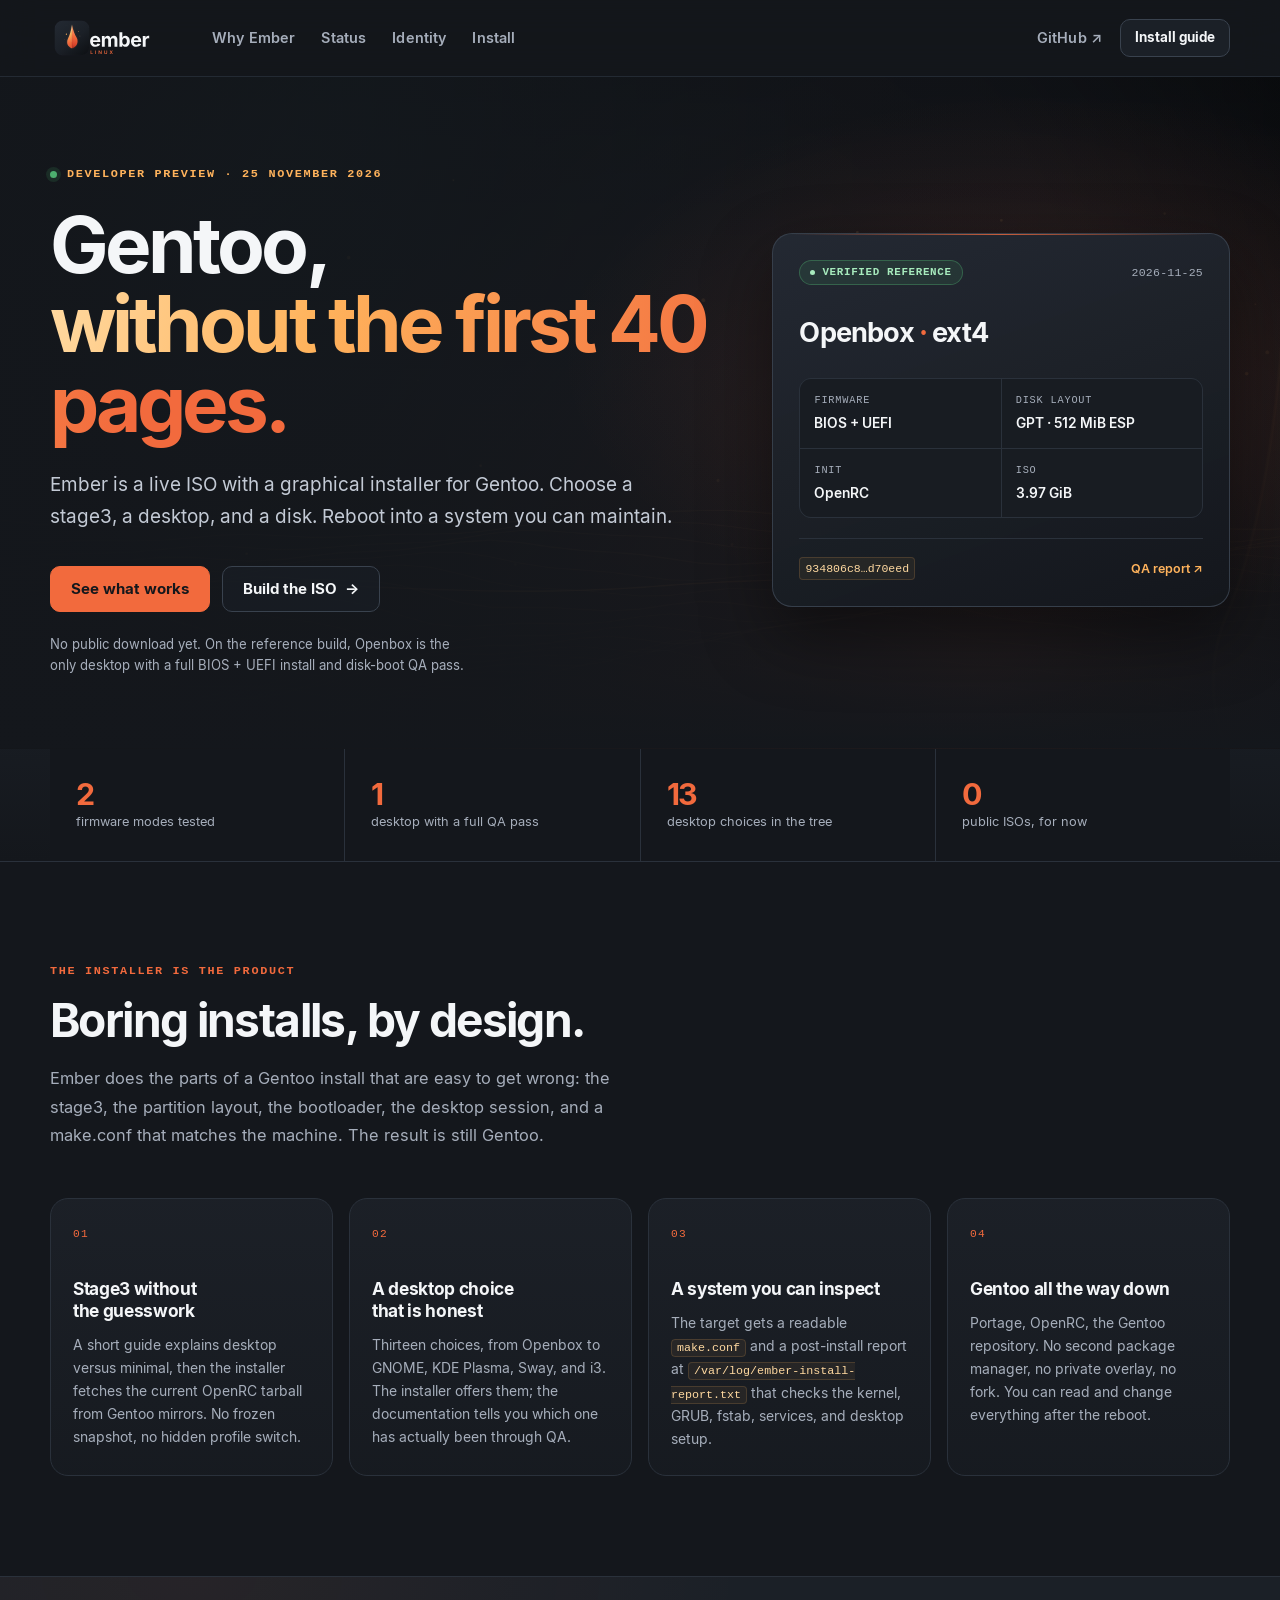
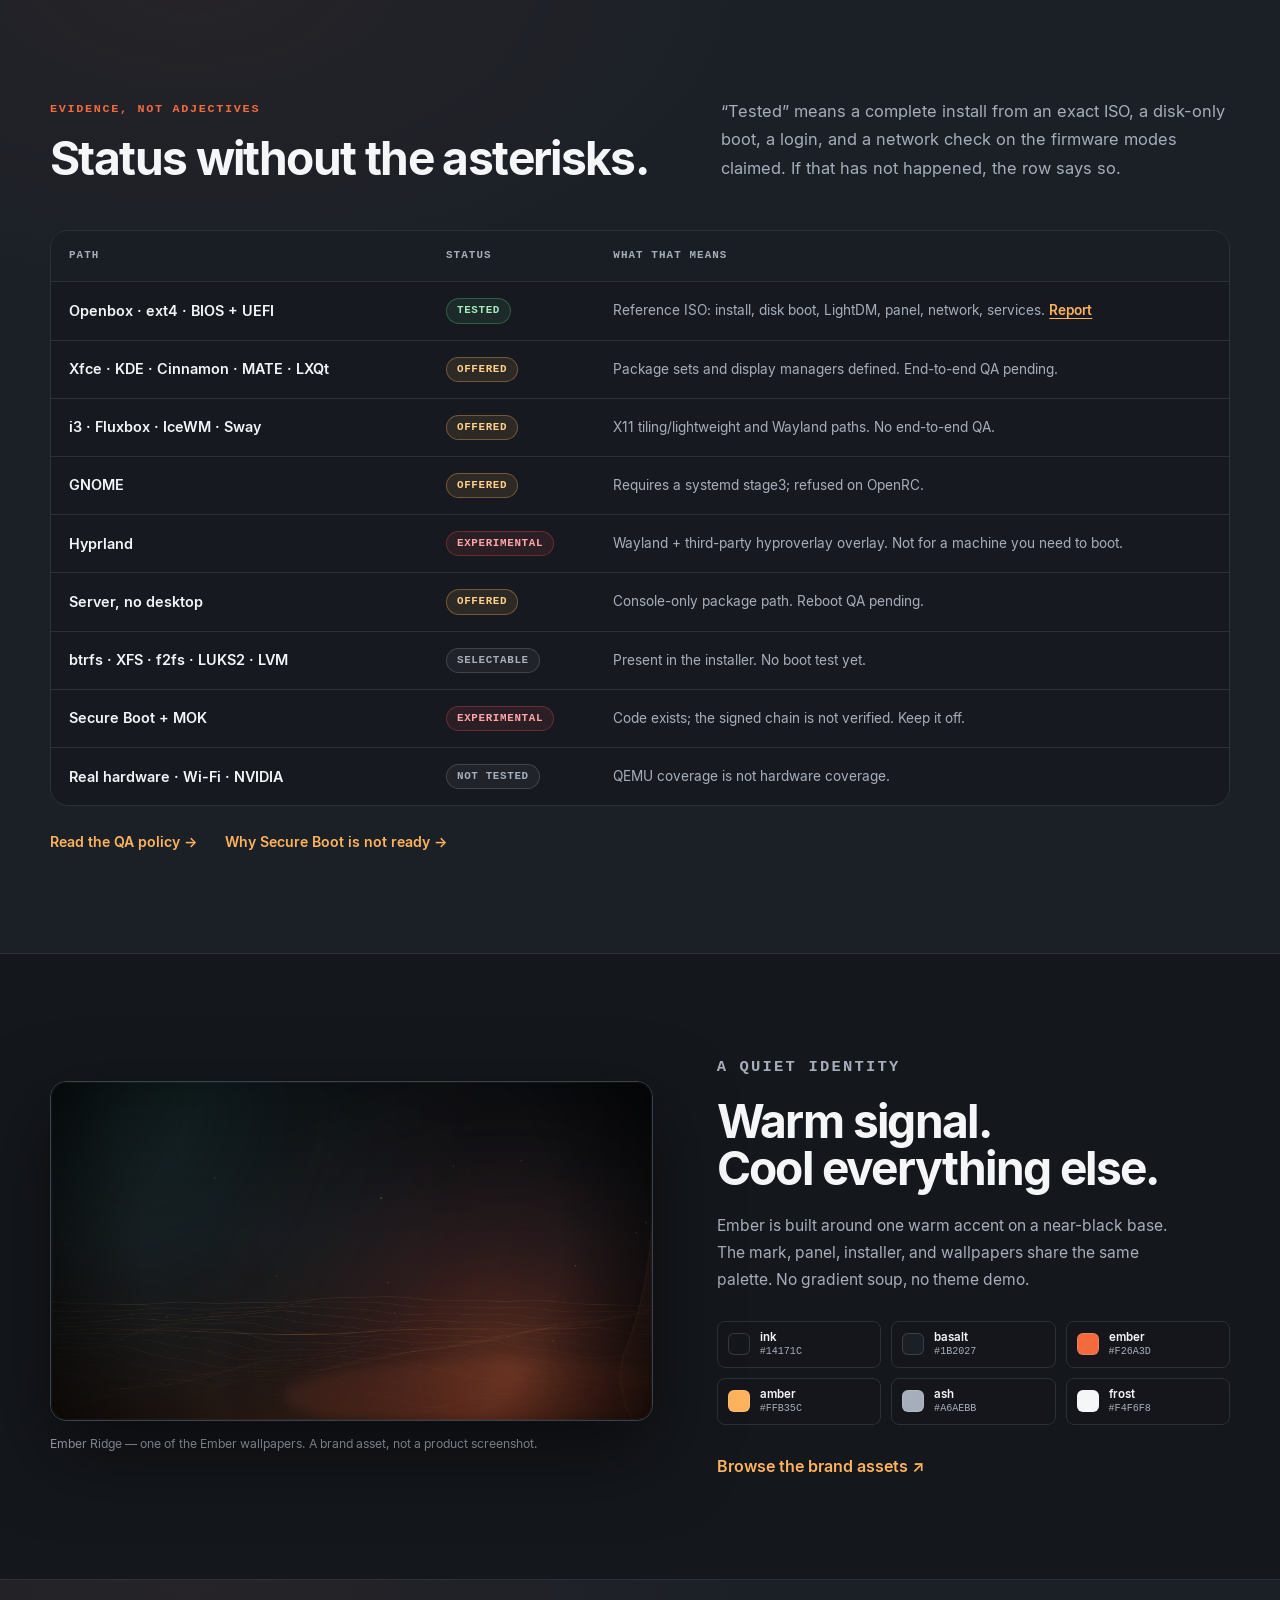
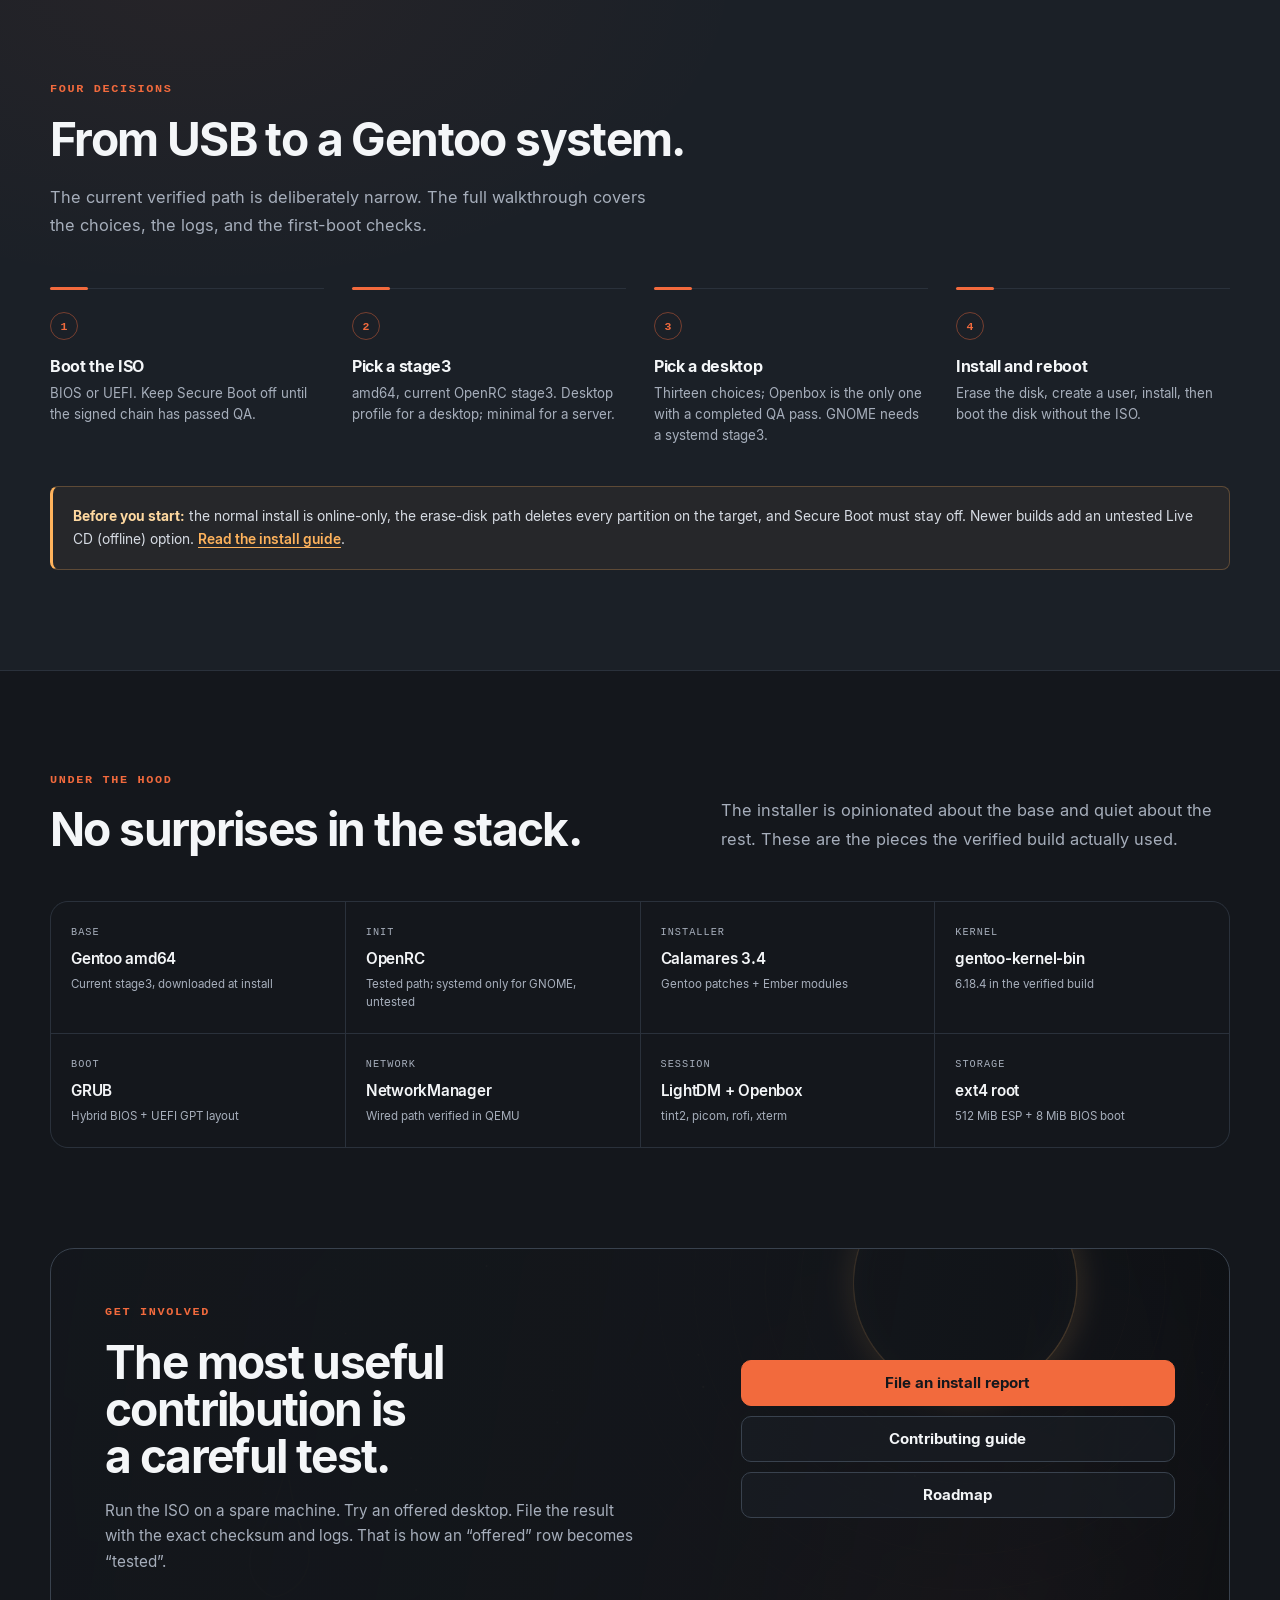
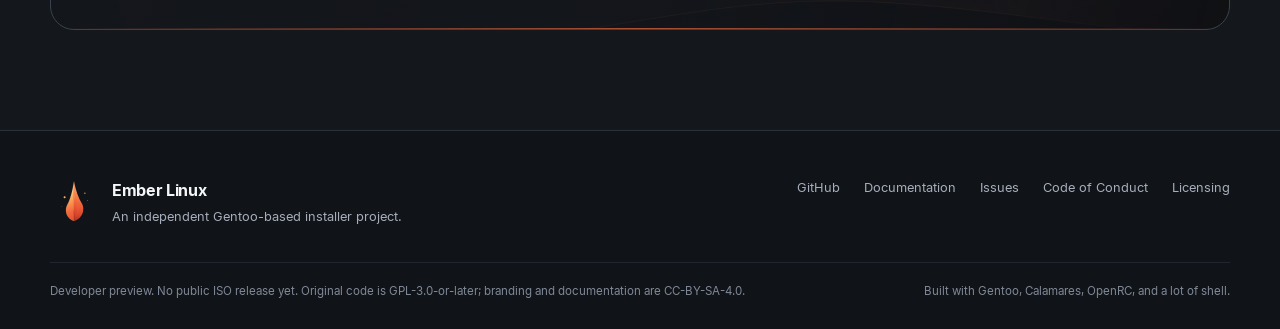
==== commit c113417a: "legal: adopt GPL-3.0-or-later for code and CC-BY-SA-4.0 for branding/docs" ====
--- a/docs/index.html
+++ b/docs/index.html
@@ -388,7 +388,7 @@
       </nav>
     </div>
     <div class="wrap footer-bottom">
-      <p>Developer preview. No public ISO release yet. Project licensing is not finalized.</p>
+      <p>Developer preview. No public ISO release yet. Original code is GPL-3.0-or-later; branding and documentation are CC-BY-SA-4.0.</p>
       <p>Built with Gentoo, Calamares, OpenRC, and a lot of shell.</p>
     </div>
   </footer>
